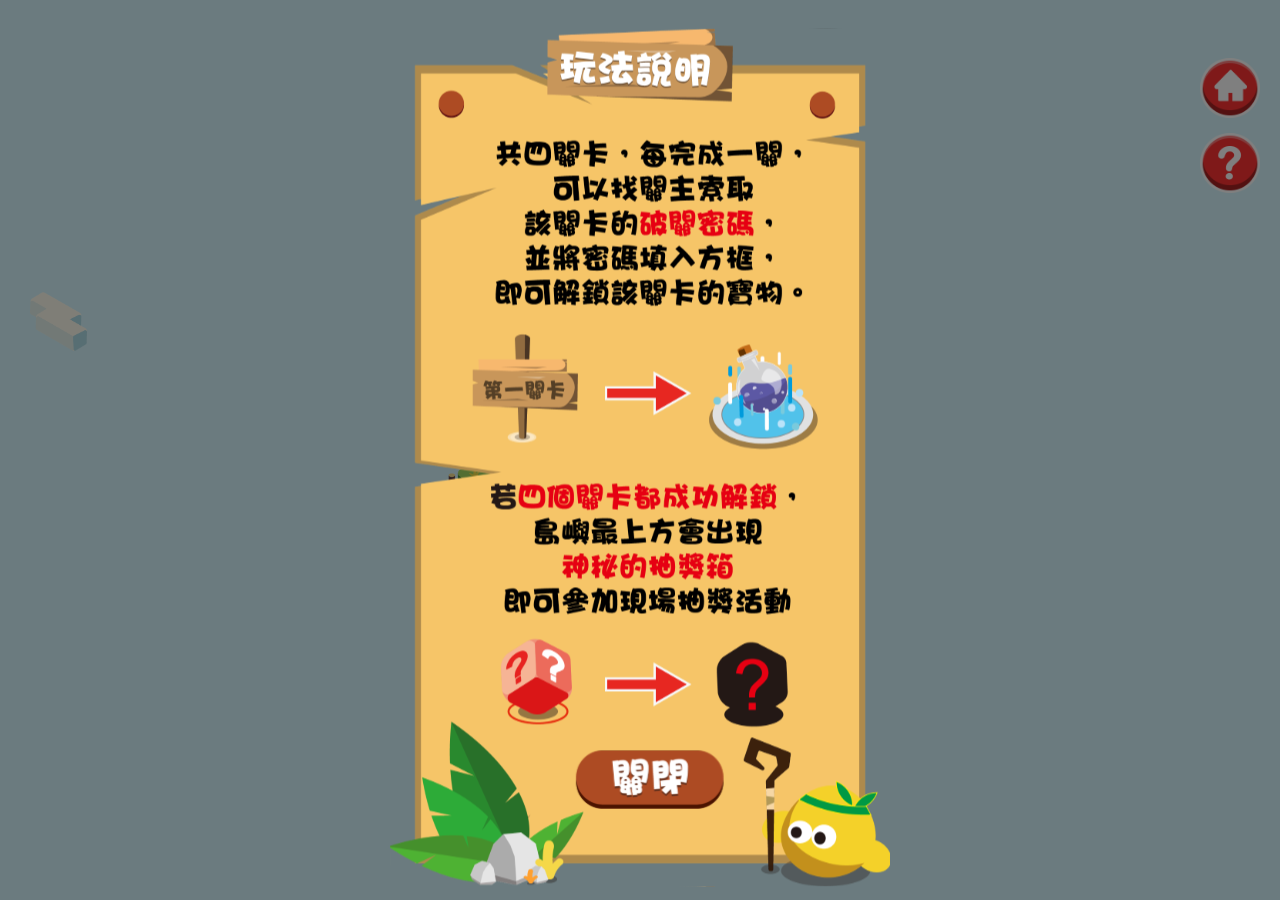
==== venvir.html @ 26dfc129 "寶物介紹" ====
<!DOCTYPE html>
<html lang="en">
<head>
    <meta charset="UTF-8">
    <meta http-equiv="X-UA-Compatible" content="IE=edge">
    <meta name="viewport" content="width=device-width, initial-scale=1.0">
    <link rel="stylesheet" href="https://cdn.jsdelivr.net/npm/bootstrap@4.6.0/dist/css/bootstrap.min.css">
    <link rel="stylesheet" href="./css/main.css">
    <title>venvir</title>
</head>
<body>
    <div class="content_venvir">
        <img src="./image/main visual/venvir island 320px.png" alt="" class="main_island_01">
        <img src="./image/main visual/venvir island 375px.png" alt="" class="main_island_02">
        <img src="./image/main visual/venvir island 425px.png" alt="" class="main_island_03">
        <div class="main_cloud">
            <img src="./image/other/雲1.png" alt="" class="cloud_1">
            <img src="./image/other/雲2.png" alt="" class="cloud_2">
            <img src="./image/other/雲3.png" alt="" class="cloud_3">
            <img src="./image/other/雲4.png" alt="" class="cloud_4">
        </div>
        <div class="icon_area">
            <img src="./image/icon/問號btn.png" alt="" class="question_btn" type="button" id="intro_box" data-toggle="modal" data-target="#Modal-6">
            <a href="./index.html"><img src="./image/icon/首頁btn.png" alt="" class="back_btn"></a>
        </div>
        <div class="pos_box_board">
            <img src="./image/main visual/牌1_425px.png" alt="" class="board_1 board_rwd" type="button" id="box1" data-toggle="modal" data-target="#Modal-1">
            <img src="./image/main visual//牌2_425px.png" alt="" class="board_2 board_rwd" type="button" id="box2"  data-toggle="modal" data-target="#Modal-2">
            <img src="./image/main visual/牌3_425px.png" alt="" class="board_3 board_rwd" type="button" id="box3"  data-toggle="modal" data-target="#Modal-3">
            <div class="board4_box">
                <img src="./image/main visual/牌4_425px.png" alt="" class="board_4 board_rwd" type="button" id="box4" data-toggle="modal" data-target="#Modal-4">
            </div>
            <div class="question_flexbox">
                <img src="./image/main visual/問號箱_425px.png" alt="" class="question_box" type="button" id="q_box" data-toggle="modal" data-target="#Modal-5">
            </div>
        </div>
        <div class="pos_box_treasure">
            <img src="./image/main visual/寶1_425px.png" alt="" class="treasure_1" type="button" id="box_B1" data-toggle="modal" data-target="#Modal_B1">
            <img src="./image/main visual/寶2_425px.png" alt="" class="treasure_2" type="button" id="box_B2" data-toggle="modal" data-target="#Modal_B2">
            <img src="./image/main visual/寶3_425px.png" alt="" class="treasure_3" type="button" id="box_B3" data-toggle="modal" data-target="#Modal_B3">
            <div class="treasure4_box">
                <img src="./image/main visual/寶4_425px.png" alt="" class="treasure_4" type="button" id="box_B4" data-toggle="modal" data-target="#Modal_B4">
            </div>
            <div class="lottery_flexbox">
                <img src="./image/main visual/抽獎箱_425px.png" alt="" class="lottery_box" type="button" id="box_B4" data-toggle="modal" data-target="#Modal_B4">
            </div>
        </div>

            
        

        <!-- <div class="entry_btn"></div> -->
    </div>
    <!-- <div class="content_2">
        <div class="island">
            <div class="Aitem"></div>
            <div class="Bitem"></div>
            <div class="Citem"></div>
            <div class="Ditem"></div>
        </div>
        <div class="outer_btn"></div>
    </div> -->
    <!-- Modal-1-->
    <div class="modal fade " id="Modal-1" tabindex="-1" aria-labelledby="exampleModalLabel" aria-hidden="true">
        <div class="modal-dialog modal-dialog-centered modal_cc">
            <div class="secret_flex">
                <img src="./image/other/通關面板.svg" alt="" class="secret_modal">
                <form id="testform" class="secret_from">
                    <input type="text" name="欄位名稱" id="testInput01" class="testInput secret_from_input">
                    <br><nobr id="wrong_text01" class="wrong_text">密碼錯誤</nobr>
                </form>
                <img src="./image/other/送出btn.svg" alt="" type="button" class="secret_send_modal submitBtn">
                <img src="./image/icon/通關XX.svg" alt="" class="secret_modal_delete" type="button"  data-dismiss="modal" aria-label="Close">
            </div>
        </div>
    </div>
    <!-- Modal-2-->
    <div class="modal fade " id="Modal-2" tabindex="-1" aria-labelledby="exampleModalLabel" aria-hidden="true">
        <div class="modal-dialog modal-dialog-centered">
        <div class="modal-content modal_box">
            <div class="modal-header">
                <h5 class="modal-title">第二關</h5>
            <button type="button" class="close" data-dismiss="modal" aria-label="Close">
                <span aria-hidden="true">&times;</span>
            </button>
            </div>
            <div class="modal-body">
                <form id="testform">
                    請輸入通關密語：<input type="text" name="欄位名稱" id="testInput02" class="testInput">
                    <nobr id="wrong_text02" class="wrong_text">密碼錯誤</nobr>
                </form>
            </div>
            <div class="modal-footer">

                <button type="button" class="btn btn-primary submitBtn" >送出</button>
            </div>
        </div>
        </div>
    </div>
    <!-- Modal-3-->
    <div class="modal fade " id="Modal-3" tabindex="-1" aria-labelledby="exampleModalLabel" aria-hidden="true">
        <div class="modal-dialog modal-dialog-centered">
        <div class="modal-content modal_box">
            <div class="modal-header">
                <h5 class="modal-title">第三關</h5>
            <button type="button" class="close" data-dismiss="modal" aria-label="Close">
                <span aria-hidden="true">&times;</span>
            </button>
            </div>
            <div class="modal-body">
                <form id="testform">
                    請輸入通關密語：<input type="text" name="欄位名稱" id="testInput03" class="testInput">
                    <nobr id="wrong_text03" class="wrong_text">密碼錯誤</nobr>
                </form>
            </div>
            <div class="modal-footer">

                <button type="button" class="btn btn-primary submitBtn" >送出</button>
            </div>
        </div>
        </div>
    </div>
    <!-- Modal-4-->
    <div class="modal fade " id="Modal-4" tabindex="-1" aria-labelledby="exampleModalLabel" aria-hidden="true">
        <div class="modal-dialog modal-dialog-centered">
        <div class="modal-content modal_box">
            <div class="modal-header">
                <h5 class="modal-title">第四關</h5>
            <button type="button" class="close" data-dismiss="modal" aria-label="Close">
                <span aria-hidden="true">&times;</span>
            </button>
            </div>
            <div class="modal-body">
                <form id="testform">
                    請輸入通關密語：<input type="text" name="欄位名稱" id="testInput04" class="testInput">
                    <nobr id="wrong_text04" class="wrong_text">密碼錯誤</nobr>
                </form>
            </div>
            <div class="modal-footer">

                <button type="button" class="btn btn-primary submitBtn" >送出</button>
            </div>
        </div>
        </div>
    </div>
    <!-- Modal-lotteryBox-->
    <div class="modal fade " id="Modal-5" tabindex="-1" aria-labelledby="exampleModalLabel" aria-hidden="true">
        <div class="modal-dialog modal-dialog-centered modal_cc">
            <div class="finish_flex">
                <img src="./image/other/完成四關 板子 .svg" alt="" class="finish_remand">      
                <img src="./image/other/了解btn.svg" alt="" class="finish_btn" type="button"  data-dismiss="modal" aria-label="Close">
            </div>
        </div>
    </div>
    <!-- Modal-說明-->
    <div class="modal fade modal_intro" id="Modal-6" tabindex="-1" aria-labelledby="exampleModalLabel" aria-hidden="true">
        <div class="modal-dialog modal-dialog-centered modal_cc">
            <div class="player_intro_flex">
                <img src="./image/other/遊戲說明 改 1.svg" alt="" class="player_intro">
                <img src="./image/other/遊戲說明關閉按鈕 1.svg" alt="" class="player_close_btn" type="button" data-dismiss="modal" aria-label="Close">
            </div>
        </div>
    </div>
    <!-- Modal-寶物1---Box-->
    <div class="modal fade " id="Modal_B1" tabindex="-1" aria-labelledby="exampleModalLabel" aria-hidden="true">
        <div class="modal-dialog modal-dialog-centered modal_cc">
            <div class="finish_flex">
                <img src="./image/other/寶物1介紹.svg" alt="" class="finish_remand">      
                <img src="./image/other/了解btn.svg" alt="" class="finish_btn" type="button"  data-dismiss="modal" aria-label="Close">
            </div>
        </div>
    </div>
    <!-- Modal-寶物2---Box-->
    <div class="modal fade " id="Modal_B2" tabindex="-1" aria-labelledby="exampleModalLabel" aria-hidden="true">
        <div class="modal-dialog modal-dialog-centered modal_cc">
            <div class="finish_flex">
                <img src="./image/other/寶物2 介紹.svg" alt="" class="finish_remand">      
                <img src="./image/other/了解btn.svg" alt="" class="finish_btn" type="button"  data-dismiss="modal" aria-label="Close">
            </div>
        </div>
    </div>
    <!-- Modal-寶物3---Box-->
    <div class="modal fade " id="Modal_B3" tabindex="-1" aria-labelledby="exampleModalLabel" aria-hidden="true">
        <div class="modal-dialog modal-dialog-centered modal_cc">
            <div class="finish_flex">
                <img src="./image/other/寶物3 介紹.svg" alt="" class="finish_remand">      
                <img src="./image/other/了解btn.svg" alt="" class="finish_btn" type="button"  data-dismiss="modal" aria-label="Close">
            </div>
        </div>
    </div>
    <!-- Modal-寶物4---Box-->
    <div class="modal fade " id="Modal_B4" tabindex="-1" aria-labelledby="exampleModalLabel" aria-hidden="true">
        <div class="modal-dialog modal-dialog-centered modal_cc">
            <div class="finish_flex">
                <img src="./image/other/寶物4 介紹.svg" alt="" class="finish_remand">      
                <img src="./image/other/了解btn.svg" alt="" class="finish_btn" type="button"  data-dismiss="modal" aria-label="Close">
            </div>
        </div>
    </div>

</body>
<script src="./js/jquery-1.9.0.min.js"></script>
<script src="https://cdn.jsdelivr.net/npm/bootstrap@4.6.0/dist/js/bootstrap.bundle.min.js"></script>

<script src="./js/main.js"></script>
</html>
---- css/main.css ----
html{
    
}
body{
    
}
.content_venvir{
    position: relative;
    overflow-x: hidden;
    left: 0;
    top: 0;
    width: 100vw;
    height: 100vh;
    display: flex;
    flex-direction: column;
    align-items: center;
    justify-content: center;
    background: #d6f7ff;
}
/* -------------------------------------------- */
.content_index{
    position: relative;
    overflow-x: hidden;
    
    left: 0;
    top: 0;
    width: 100vw;
    height: 100vh;
    display: flex;
    flex-direction: column;
    align-items: center;
    justify-content: center;
    background: linear-gradient(180deg, #73DDF4 15.65%, #FFFFFF 75.12%);
}
/* .index_btn{
    width: 200px;
    height: 100px;
    background: #000;
} */
.home_ground{
    position: absolute;
    bottom: 0;
    left: auto;
    width: 330px;
    height: 181px;
}
.home_logo{
    width: 260px;
    height: 151px;
    position: absolute;
    top: 100px;
    left: auto;
}
.home_cloud{
    width: 354px;
    height: 191px;
    position: absolute;
    top: 30px;
    left: auto;
}
.home_btn{
    width: 85px;
    height: 96px;

}
.home_btn_poa{
    position: absolute;
    bottom: 200px;
    left: auto;
}
/* ----------------------------------------- */
.main_island_01{
    /* position: relative; */


}
.main_island_02{
    display: none;
}
.main_island_03{
    display: none;
}
/* -------------------------------------- */
.main_cloud{
    position: absolute;
    left: 10px;
    top: 50%;
  
}
.cloud_1{
    width: 57px;
    height: 59px;
    margin-top: -500px;
    margin-left: 20px;

}
.cloud_2{
    width: 0px;
    height: 0px;
    margin-top: -330px;
    margin-left: 140px;

}
.cloud_3{
    width: 94px;
    height: 64px;
    margin-top: 200px;
    margin-left: 20px;

}
.cloud_4{
    width: 68px;
    height: 73px;
    margin-top: 230px;
    margin-left: 90px;

}
/* ----------------------------------------- */
.icon_area{
    position: absolute;
    right: 20px;
    top: 40px;
    display: flex;
    flex-direction: column-reverse;
    z-index: 99;
}
.question_btn{
    width: 46px;
    height: 46px;
    margin-top: 10px;
}

.back_btn{
    width: 46px;
    height: 46px;
}
.pos_box_board{
    position: absolute;
    top: 50%;
    left: 50%;
    z-index: 20;

}
.pos_box_treasure{
    position: absolute;
    top: 50%;
    left: 50%;

    z-index: 10;
}
.zindex_21{
        z-index: 21;
}

.board_rwd{
    width: 64px;
    height: 66px;
}
.board_1{
    margin-top: 88px;
}
.board_2{
    margin-top: -150px;
    margin-left: -180px;
}
.board_3{
    margin-top: -300px;
    margin-left: 100px;
}
.board4_box{
    margin-left: -38px;
}
.board_4{
    margin-top: -670px;
}

.treasure_1{
    width: 57px;
    height: 55px;
    margin-top: 107px;
    margin-left: 0px;
}
.treasure_2{
    width: 58px;
    height: 49px;
    margin-top: -130px;
    margin-left: -173px;
}
.treasure_3{
    width: 58px;
    height: 53px;
    margin-top: -287px;
    margin-left: 112px;
}
.treasure4_box{
    margin-left: -36px;
}
.treasure_4{
    width: 69px;
    height: 66px;
    margin-top: -655px;
}

.opacity{
    visibility: hidden;
}
.question_flexbox{
    margin-top: -467px;
}
.question_box{
    width: 69px;
    height: 83px;
    margin-left: -45px;
}
.lottery_flexbox{
    margin-top: -460px;
}
.lottery_box{
    width: 68px;
    height: 76px;
    margin-left: -42px;
}


/* .modal_outer_box{

    position: relative;
    display: -ms-flexbox;
    display: flex;
    -ms-flex-direction: column;
    flex-direction: column;
    width: 100%;
    pointer-events: auto;
    background-color: #fff;
    background-clip: padding-box;
    border: 1px solid rgba(0,0,0,.2);
    border-radius: 0.3rem;
    outline: 0;
} */
.modal_cc{

    display: flex;
    justify-content: center;
    align-items: center;

}
.player_intro_flex{
    position: relative;
    width: 100%;
    height: 100%;
    outline: 0;
    pointer-events: auto;
}
.player_intro{

    width: 100%;
    height: 100%;

}
.player_close_btn{
    position: absolute;
    top: 75%;
    left: 37%;
    width: 30%;
    height: 25%;
}

.secret_flex{
    position: relative;

    width: 100%;
    height: 100%;
    display: flex;
    justify-content: center;
    align-items: center;
    outline: 0;
    pointer-events: auto;
}
.secret_modal{
    left: 5px;
    width: 80%;
    height: 80%;

}
.secret_send_modal{
    position: absolute;

    bottom: 40px;
    width: 25%;

}
.secret_modal_delete{
    position: absolute;
    width: 7%;
    height: 7%;
    right: 13%;
    top: 9px;
}
.secret_from{
    position: absolute;
    left: auto;
    top: auto;

}

.secret_from_input{
  
}

.finish_flex{
    position: relative;
    width: 80%;
    height: 80%;
    outline: 0;
    pointer-events: auto;
}
.finish_remand{
    width: 100%;
    height: 100%;
}
.finish_btn{
    position: absolute;
    left: 36%;
    bottom: 10px;
    width: 30%;
    height: 30%;
}
.testInput{
    width: 120px;
    height: 45px;
}
.wrong_text{
    color: crimson;
    margin-left: 30px;
    font-weight: bolder;
}
.border_color{
    border-color: red;
}
/* --------------------------------------------- */
@media screen and (min-width: 321px) {
    .home_ground{
        position: absolute;
        bottom: 0;
        left: auto;
        width: 390px;
        height: 213px;
    }
    .home_logo{
        width: 300px;
        height: 175px;
        position: absolute;
        top: 100px;
        left: auto;
    }
    .home_cloud{
        width: 402px;
        height: 217px;
        position: absolute;
        top: 30px;
        left: auto;
    }
    .home_btn{
        width: 113px;
        height: 126px;

    }
    /* ------------------------------ */
    .main_island_01{
        display: none;
    }
    .main_island_02{
        display: block;
    }
    .main_island_03{
        display: none;
    }
    .main_cloud{
        position: absolute;
        left: 10px;
        top: 50%;
        z-index: 1;
    }
    .cloud_1{
        width: 57px;
        height: 59px;
        margin-top: -500px;
        margin-left: 20px;
    
    }
    .cloud_2{
        width: 0px;
        height: 0px;
        margin-top: -330px;
        margin-left: 190px;
    
    }
    .cloud_3{
        width: 94px;
        height: 64px;
        margin-top: 210px;
        margin-left: 20px;
    
    }
    .cloud_4{
        width: 68px;
        height: 73px;
        margin-top: 255px;
        margin-left: 124px;
    
    }
    .icon_area{
        position: absolute;
        right: 20px;
        top: 50px;
        display: flex;
        flex-direction: column-reverse;
        z-index: 99;
    }
    .question_btn{
        width: 52px;
        height: 52px;
        margin-top: 10px;
    }
    
    .back_btn{
        width: 52px;
        height: 52px;
    }
    .board_rwd{
        width: 90px;
        height: 92px;
    }
    .board_1{
        margin-top: 83px;
        margin-left: -8px;
    }
    .board_2{
        margin-top: -190px;
        margin-left: -220px;
    }
    .board_3{
        margin-top: -360px;
        margin-left: 100px;
    }
    .board4_box{
        margin-left: -50px;
    }
    .board_4{
        margin-top: -760px;
    }

    .treasure_1{
        width: 73px;
        height: 71px;
        margin-top: 117px;
        margin-left: -7px;
    }
    .treasure_2{
        width: 74px;
        height: 63px;
        margin-top: -146px;
        margin-left: -200px;
    }
    .treasure_3{
        width: 74px;
        height: 69px;
        margin-top: -330px;
        margin-left: 115px;
    }
    .treasure4_box{
        margin-left: -45px;
    }
    .treasure_4{
        width: 87px;
        height: 84px;
        margin-top: -743px;
    }
    .question_flexbox{
        margin-top: -533px;
    }
    .question_box{
        width: 81px;
        height: 97px;
        margin-left: -50px;
    }
    .lottery_flexbox{
        margin-top: -525px;
    }
    .lottery_box{
        width: 80px;
        height: 90px;
        margin-left: -49px;
    }

    .player_close_btn{
        position: absolute;
        top: 75%;
        left: 37%;
        width: 30%;
        height: 25%;
    }
}
@media screen and (min-width: 376px) {
    .home_ground{
        position: absolute;
        bottom: 0;
        left: auto;
        width: 432px;
        height: 235px;
    }
    .home_logo{
        width: 324px;
        height: 189px;
        position: absolute;
        top: 100px;
        left: auto;
    }
    .home_cloud{
        width: 442px;
        height: 239px;
        position: absolute;
        top: 30px;
        left: auto;
    }
    .home_btn{
        width: 125px;
        height: 140px;

    }
    /* ---------------------------------- */
    .main_island_01{
        display: none;
    }
    .main_island_02{
        display: none;
    }
    .main_island_03{
        display: block;
    }
    .main_cloud{
        position: absolute;
        left: 10px;
        top: 50%;
        z-index: 1;
    }
    .cloud_1{
        width: 57px;
        height: 59px;
        margin-top: -600px;
        margin-left: 20px;
    
    }
    .cloud_2{
        width: 0px;
        height: 0px;
        margin-top: -420px;
        margin-left: 330px;
    
    }
    .cloud_3{
        width: 94px;
        height: 64px;
        margin-top: 220px;
        margin-left: 20px;
    
    }
    .cloud_4{
        width: 68px;
        height: 73px;
        margin-top: 270px;
        margin-left: 170px;
    
    }
    .icon_area{
        position: absolute;
        right: 20px;
        top: 58px;
        display: flex;
        flex-direction: column-reverse;
        z-index: 99;
    }
    .question_btn{
        width: 60px;
        height: 60px;
        margin-top: 15px;
    }
    
    .back_btn{
        width: 60px;
        height: 60px;
    }
    .board_rwd{
        width: 102px;
        height: 104px;
    }
    .board_1{
        margin-top: 97px;
        margin-left: -8px;
    }
    .board_2{
        margin-top: -230px;
        margin-left: -255px;
    }
    .board_3{
        margin-top: -410px;
        margin-left: 120px;
    }
    .board4_box{
        margin-left: -60px;
    }
    .board_4{
        margin-top: -870px;
    }

    .treasure_1{
        width: 85px;
        height: 81px;
        margin-top: 130px;
        margin-left: -7px;
    }
    .treasure_2{
        width: 84px;
        height: 70px;
        margin-top: -163px;
        margin-left: -230px;
    }
    .treasure_3{
        width: 84px;
        height: 77px;
        margin-top: -370px;
        margin-left: 130px;
    }
    .treasure4_box{
        margin-left: -50px;
    }
    .treasure_4{
        width: 99px;
        height: 94px;
        margin-top: -843px;
    }
    .question_flexbox{
        margin-top: -613px;
        
    }
    .question_box{
        width: 97px;
        height: 115px;
        margin-left: -60px;
        
    }
    .lottery_flexbox{
        margin-top: -600px;
    }
    .lottery_box{
        width: 96px;
        height: 108px;
        margin-left: -59px;
        
    }
    /* .player_intro_flex{
        position: relative;
        width: 368px;
        height: 631px;
    }
    .player_intro{
    
        width: 368px;
        height: 631px;
    } */
    .player_close_btn{
        position: absolute;
        top: 75%;
        left: 37%;
        width: 30%;
        height: 25%; 
    }
}
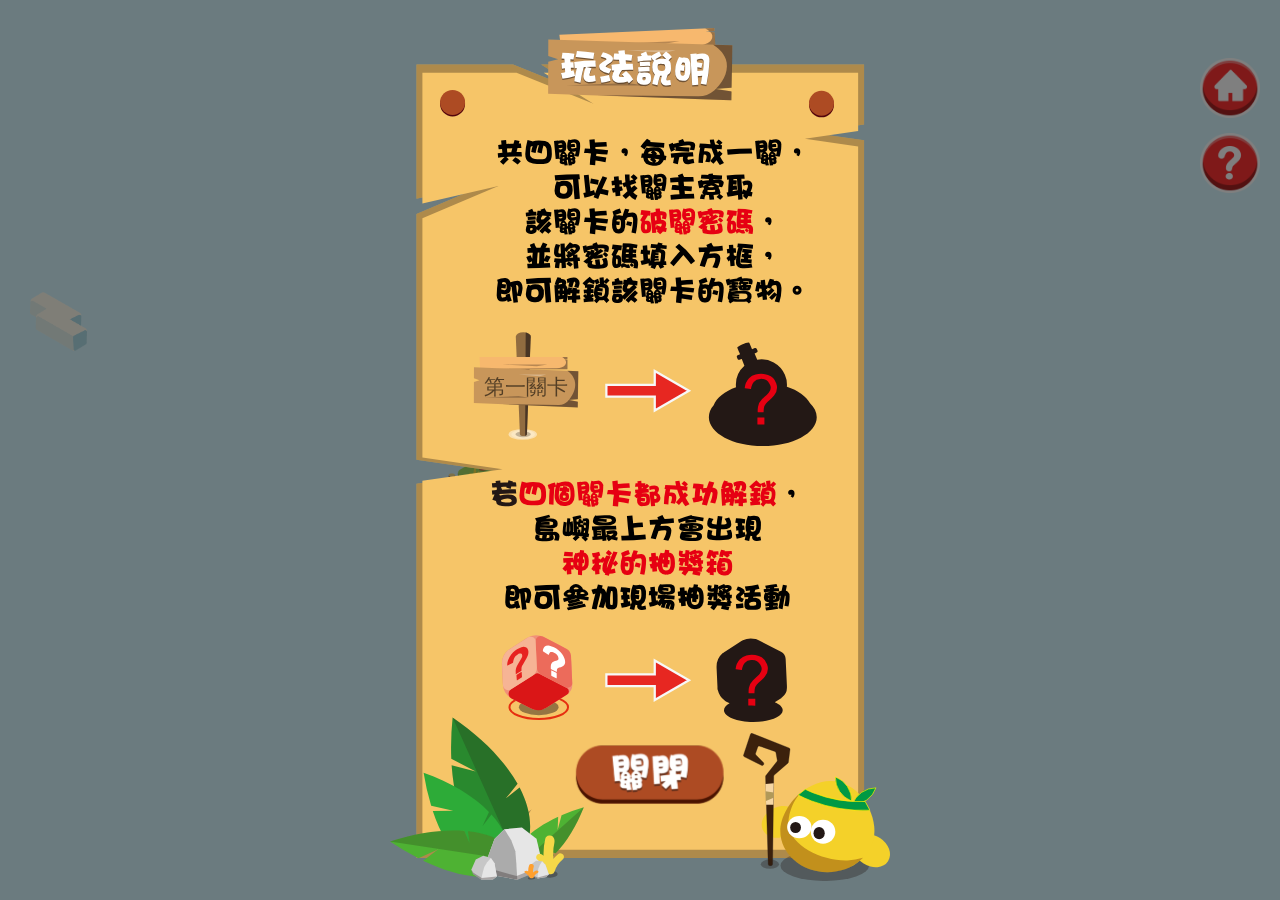
==== commit e9f64652: "遊戲說明改" ====
--- a/venvir.html
+++ b/venvir.html
@@ -4,6 +4,7 @@
     <meta charset="UTF-8">
     <meta http-equiv="X-UA-Compatible" content="IE=edge">
     <meta name="viewport" content="width=device-width, initial-scale=1.0">
+    <meta name="theme-color" content="#a5ecfd">
     <link rel="stylesheet" href="https://cdn.jsdelivr.net/npm/bootstrap@4.6.0/dist/css/bootstrap.min.css">
     <link rel="stylesheet" href="./css/main.css">
     <title>venvir</title>
@@ -24,11 +25,11 @@
             <a href="./index.html"><img src="./image/icon/首頁btn.png" alt="" class="back_btn"></a>
         </div>
         <div class="pos_box_board">
-            <img src="./image/main visual/牌1_425px.png" alt="" class="board_1 board_rwd" type="button" id="box1" data-toggle="modal" data-target="#Modal-1">
-            <img src="./image/main visual//牌2_425px.png" alt="" class="board_2 board_rwd" type="button" id="box2"  data-toggle="modal" data-target="#Modal-2">
-            <img src="./image/main visual/牌3_425px.png" alt="" class="board_3 board_rwd" type="button" id="box3"  data-toggle="modal" data-target="#Modal-3">
+            <img src="./image/main visual/關1告示.svg" alt="" class="board_1 board_rwd" type="button" id="box1" data-toggle="modal" data-target="#Modal-1">
+            <img src="./image/main visual/關2告示.svg" alt="" class="board_2 board_rwd" type="button" id="box2"  data-toggle="modal" data-target="#Modal-2">
+            <img src="./image/main visual/關3告示.svg" alt="" class="board_3 board_rwd" type="button" id="box3"  data-toggle="modal" data-target="#Modal-3">
             <div class="board4_box">
-                <img src="./image/main visual/牌4_425px.png" alt="" class="board_4 board_rwd" type="button" id="box4" data-toggle="modal" data-target="#Modal-4">
+                <img src="./image/main visual/關4告示.svg" alt="" class="board_4 board_rwd" type="button" id="box4" data-toggle="modal" data-target="#Modal-4">
             </div>
             <div class="question_flexbox">
                 <img src="./image/main visual/問號箱_425px.png" alt="" class="question_box" type="button" id="q_box" data-toggle="modal" data-target="#Modal-5">
@@ -42,7 +43,7 @@
                 <img src="./image/main visual/寶4_425px.png" alt="" class="treasure_4" type="button" id="box_B4" data-toggle="modal" data-target="#Modal_B4">
             </div>
             <div class="lottery_flexbox">
-                <img src="./image/main visual/抽獎箱_425px.png" alt="" class="lottery_box" type="button" id="box_B4" data-toggle="modal" data-target="#Modal_B4">
+                <a href="https://forms.gle/L646kSUTEEQ5Vaia7" target="_blank"><img src="./image/main visual/抽獎箱_425px.png" alt="" class="lottery_box" ></a>
             </div>
         </div>
 
@@ -64,7 +65,7 @@
     <div class="modal fade " id="Modal-1" tabindex="-1" aria-labelledby="exampleModalLabel" aria-hidden="true">
         <div class="modal-dialog modal-dialog-centered modal_cc">
             <div class="secret_flex">
-                <img src="./image/other/通關面板.svg" alt="" class="secret_modal">
+                <img src="./image/other/關卡1.svg" alt="" class="secret_modal">
                 <form id="testform" class="secret_from">
                     <input type="text" name="欄位名稱" id="testInput01" class="testInput secret_from_input">
                     <br><nobr id="wrong_text01" class="wrong_text">密碼錯誤</nobr>
@@ -76,71 +77,44 @@
     </div>
     <!-- Modal-2-->
     <div class="modal fade " id="Modal-2" tabindex="-1" aria-labelledby="exampleModalLabel" aria-hidden="true">
-        <div class="modal-dialog modal-dialog-centered">
-        <div class="modal-content modal_box">
-            <div class="modal-header">
-                <h5 class="modal-title">第二關</h5>
-            <button type="button" class="close" data-dismiss="modal" aria-label="Close">
-                <span aria-hidden="true">&times;</span>
-            </button>
+        <div class="modal-dialog modal-dialog-centered modal_cc">
+            <div class="secret_flex">
+                <img src="./image/other/關卡2.svg" alt="" class="secret_modal">
+                <form id="testform" class="secret_from">
+                    <input type="text" name="欄位名稱" id="testInput02" class="testInput secret_from_input">
+                    <br><nobr id="wrong_text02" class="wrong_text">密碼錯誤</nobr>
+                </form>
+                <img src="./image/other/送出btn.svg" alt="" type="button" class="secret_send_modal submitBtn">
+                <img src="./image/icon/通關XX.svg" alt="" class="secret_modal_delete" type="button"  data-dismiss="modal" aria-label="Close">
             </div>
-            <div class="modal-body">
-                <form id="testform">
-                    請輸入通關密語：<input type="text" name="欄位名稱" id="testInput02" class="testInput">
-                    <nobr id="wrong_text02" class="wrong_text">密碼錯誤</nobr>
-                </form>
-            </div>
-            <div class="modal-footer">
-
-                <button type="button" class="btn btn-primary submitBtn" >送出</button>
-            </div>
-        </div>
         </div>
     </div>
     <!-- Modal-3-->
     <div class="modal fade " id="Modal-3" tabindex="-1" aria-labelledby="exampleModalLabel" aria-hidden="true">
-        <div class="modal-dialog modal-dialog-centered">
-        <div class="modal-content modal_box">
-            <div class="modal-header">
-                <h5 class="modal-title">第三關</h5>
-            <button type="button" class="close" data-dismiss="modal" aria-label="Close">
-                <span aria-hidden="true">&times;</span>
-            </button>
+        <div class="modal-dialog modal-dialog-centered modal_cc">
+            <div class="secret_flex">
+                <img src="./image/other/關卡3.svg" alt="" class="secret_modal">
+                <form id="testform" class="secret_from">
+                    <input type="text" name="欄位名稱" id="testInput03" class="testInput secret_from_input">
+                    <br><nobr id="wrong_text03" class="wrong_text">密碼錯誤</nobr>
+                </form>
+                <img src="./image/other/送出btn.svg" alt="" type="button" class="secret_send_modal submitBtn">
+                <img src="./image/icon/通關XX.svg" alt="" class="secret_modal_delete" type="button"  data-dismiss="modal" aria-label="Close">
             </div>
-            <div class="modal-body">
-                <form id="testform">
-                    請輸入通關密語：<input type="text" name="欄位名稱" id="testInput03" class="testInput">
-                    <nobr id="wrong_text03" class="wrong_text">密碼錯誤</nobr>
-                </form>
-            </div>
-            <div class="modal-footer">
-
-                <button type="button" class="btn btn-primary submitBtn" >送出</button>
-            </div>
-        </div>
         </div>
     </div>
     <!-- Modal-4-->
     <div class="modal fade " id="Modal-4" tabindex="-1" aria-labelledby="exampleModalLabel" aria-hidden="true">
-        <div class="modal-dialog modal-dialog-centered">
-        <div class="modal-content modal_box">
-            <div class="modal-header">
-                <h5 class="modal-title">第四關</h5>
-            <button type="button" class="close" data-dismiss="modal" aria-label="Close">
-                <span aria-hidden="true">&times;</span>
-            </button>
+        <div class="modal-dialog modal-dialog-centered modal_cc">
+            <div class="secret_flex">
+                <img src="./image/other/關卡4.svg" alt="" class="secret_modal">
+                <form id="testform" class="secret_from">
+                    <input type="text" name="欄位名稱" id="testInput04" class="testInput secret_from_input">
+                    <br><nobr id="wrong_text04" class="wrong_text">密碼錯誤</nobr>
+                </form>
+                <img src="./image/other/送出btn.svg" alt="" type="button" class="secret_send_modal submitBtn">
+                <img src="./image/icon/通關XX.svg" alt="" class="secret_modal_delete" type="button"  data-dismiss="modal" aria-label="Close">
             </div>
-            <div class="modal-body">
-                <form id="testform">
-                    請輸入通關密語：<input type="text" name="欄位名稱" id="testInput04" class="testInput">
-                    <nobr id="wrong_text04" class="wrong_text">密碼錯誤</nobr>
-                </form>
-            </div>
-            <div class="modal-footer">
-
-                <button type="button" class="btn btn-primary submitBtn" >送出</button>
-            </div>
-        </div>
         </div>
     </div>
     <!-- Modal-lotteryBox-->
@@ -156,7 +130,7 @@
     <div class="modal fade modal_intro" id="Modal-6" tabindex="-1" aria-labelledby="exampleModalLabel" aria-hidden="true">
         <div class="modal-dialog modal-dialog-centered modal_cc">
             <div class="player_intro_flex">
-                <img src="./image/other/遊戲說明 改 1.svg" alt="" class="player_intro">
+                <img src="./image/other/遊戲說明.svg" alt="" class="player_intro">
                 <img src="./image/other/遊戲說明關閉按鈕 1.svg" alt="" class="player_close_btn" type="button" data-dismiss="modal" aria-label="Close">
             </div>
         </div>
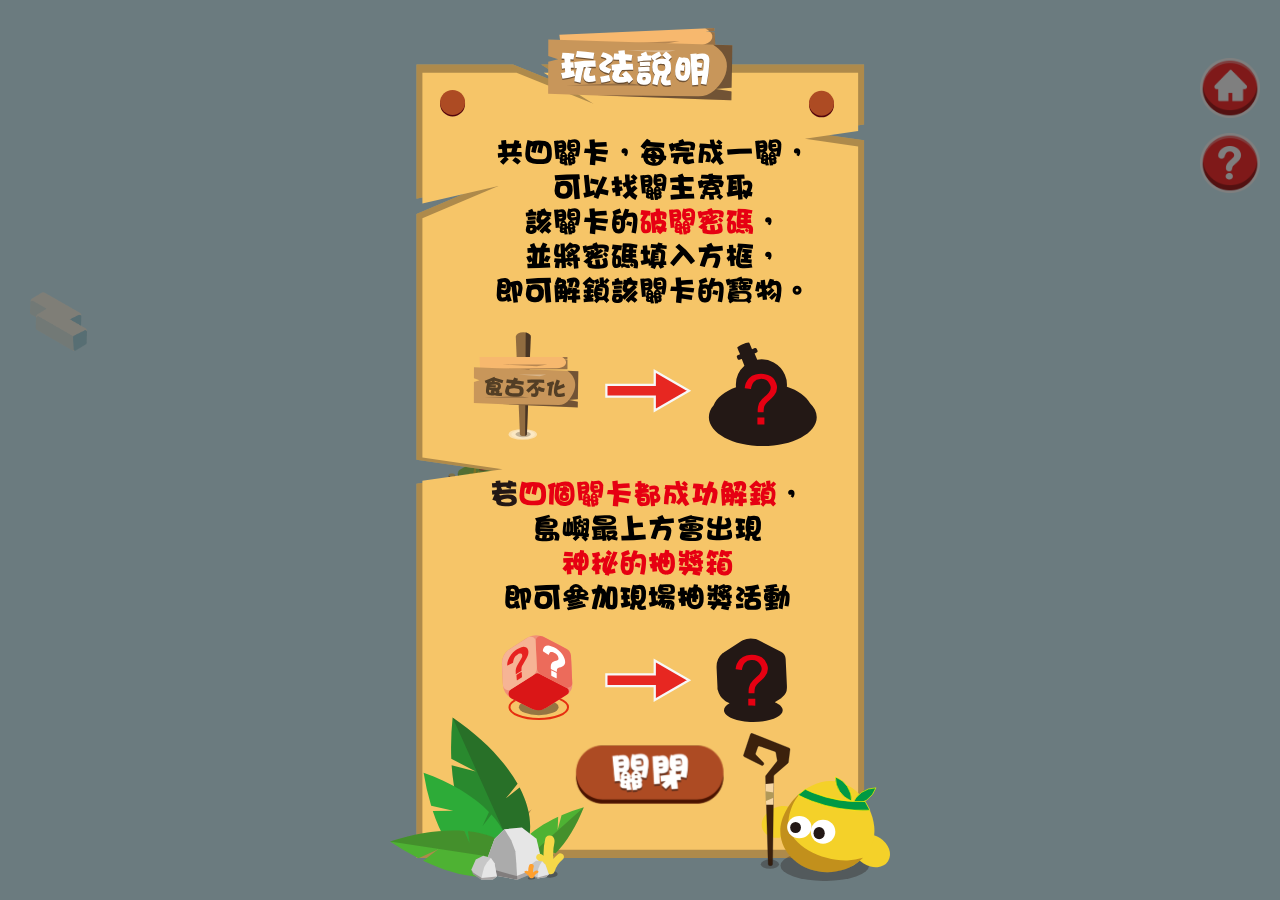
==== commit 84f9b528: "數字鍵盤" ====
--- a/venvir.html
+++ b/venvir.html
@@ -67,7 +67,7 @@
             <div class="secret_flex">
                 <img src="./image/other/關卡1.svg" alt="" class="secret_modal">
                 <form id="testform" class="secret_from">
-                    <input type="text" name="欄位名稱" id="testInput01" class="testInput secret_from_input">
+                    <input type="tel" name="欄位名稱" id="testInput01" class="testInput secret_from_input">
                     <br><nobr id="wrong_text01" class="wrong_text">密碼錯誤</nobr>
                 </form>
                 <img src="./image/other/送出btn.svg" alt="" type="button" class="secret_send_modal submitBtn">
@@ -81,7 +81,7 @@
             <div class="secret_flex">
                 <img src="./image/other/關卡2.svg" alt="" class="secret_modal">
                 <form id="testform" class="secret_from">
-                    <input type="text" name="欄位名稱" id="testInput02" class="testInput secret_from_input">
+                    <input type="tel" name="欄位名稱" id="testInput02" class="testInput secret_from_input">
                     <br><nobr id="wrong_text02" class="wrong_text">密碼錯誤</nobr>
                 </form>
                 <img src="./image/other/送出btn.svg" alt="" type="button" class="secret_send_modal submitBtn">
@@ -95,7 +95,7 @@
             <div class="secret_flex">
                 <img src="./image/other/關卡3.svg" alt="" class="secret_modal">
                 <form id="testform" class="secret_from">
-                    <input type="text" name="欄位名稱" id="testInput03" class="testInput secret_from_input">
+                    <input type="tel" name="欄位名稱" id="testInput03" class="testInput secret_from_input">
                     <br><nobr id="wrong_text03" class="wrong_text">密碼錯誤</nobr>
                 </form>
                 <img src="./image/other/送出btn.svg" alt="" type="button" class="secret_send_modal submitBtn">
@@ -109,7 +109,7 @@
             <div class="secret_flex">
                 <img src="./image/other/關卡4.svg" alt="" class="secret_modal">
                 <form id="testform" class="secret_from">
-                    <input type="text" name="欄位名稱" id="testInput04" class="testInput secret_from_input">
+                    <input type="tel" name="欄位名稱" id="testInput04" class="testInput secret_from_input">
                     <br><nobr id="wrong_text04" class="wrong_text">密碼錯誤</nobr>
                 </form>
                 <img src="./image/other/送出btn.svg" alt="" type="button" class="secret_send_modal submitBtn">
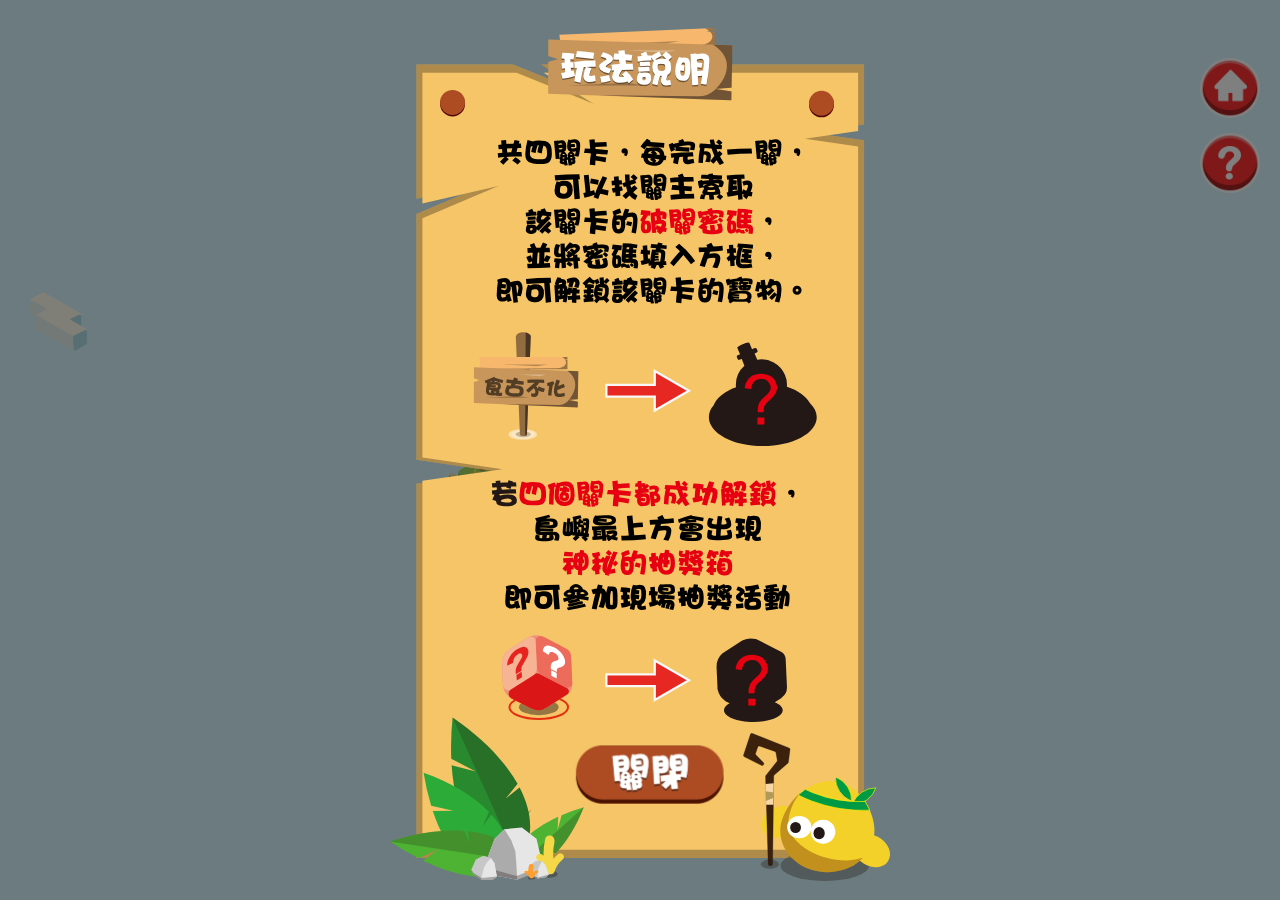
==== commit b02125c8: "島嶼HD" ====
--- a/venvir.html
+++ b/venvir.html
@@ -11,9 +11,10 @@
 </head>
 <body>
     <div class="content_venvir">
-        <img src="./image/main visual/venvir island 320px.png" alt="" class="main_island_01">
+        <!-- <img src="./image/main visual/venvir island 320px.png" alt="" class="main_island_01">
         <img src="./image/main visual/venvir island 375px.png" alt="" class="main_island_02">
-        <img src="./image/main visual/venvir island 425px.png" alt="" class="main_island_03">
+        <img src="./image/main visual/venvir island 425px.png" alt="" class="main_island_03"> -->
+        <img src="./image/main visual/島嶼svg.svg" alt="" class="main_island_svg">
         <div class="main_cloud">
             <img src="./image/other/雲1.png" alt="" class="cloud_1">
             <img src="./image/other/雲2.png" alt="" class="cloud_2">
--- a/css/main.css
+++ b/css/main.css
@@ -70,8 +70,8 @@
     left: auto;
 }
 /* ----------------------------------------- */
-.main_island_01{
-    /* position: relative; */
+/* .main_island_01{
+
 
 
 }
@@ -80,6 +80,10 @@
 }
 .main_island_03{
     display: none;
+} */
+.main_island_svg{
+    width: 302px;
+    height: 485px;
 }
 /* -------------------------------------- */
 .main_cloud{
@@ -367,7 +371,7 @@
 
     }
     /* ------------------------------ */
-    .main_island_01{
+    /* .main_island_01{
         display: none;
     }
     .main_island_02{
@@ -375,12 +379,16 @@
     }
     .main_island_03{
         display: none;
-    }
+    } */
     .main_cloud{
         position: absolute;
         left: 10px;
         top: 50%;
         z-index: 1;
+    }
+    .main_island_svg{
+        width: 341px;
+        height: 545px;
     }
     .cloud_1{
         width: 57px;
@@ -530,7 +538,7 @@
 
     }
     /* ---------------------------------- */
-    .main_island_01{
+    /* .main_island_01{
         display: none;
     }
     .main_island_02{
@@ -538,6 +546,10 @@
     }
     .main_island_03{
         display: block;
+    } */
+    .main_island_svg{
+        width: 391px;
+        height: 629px;
     }
     .main_cloud{
         position: absolute;
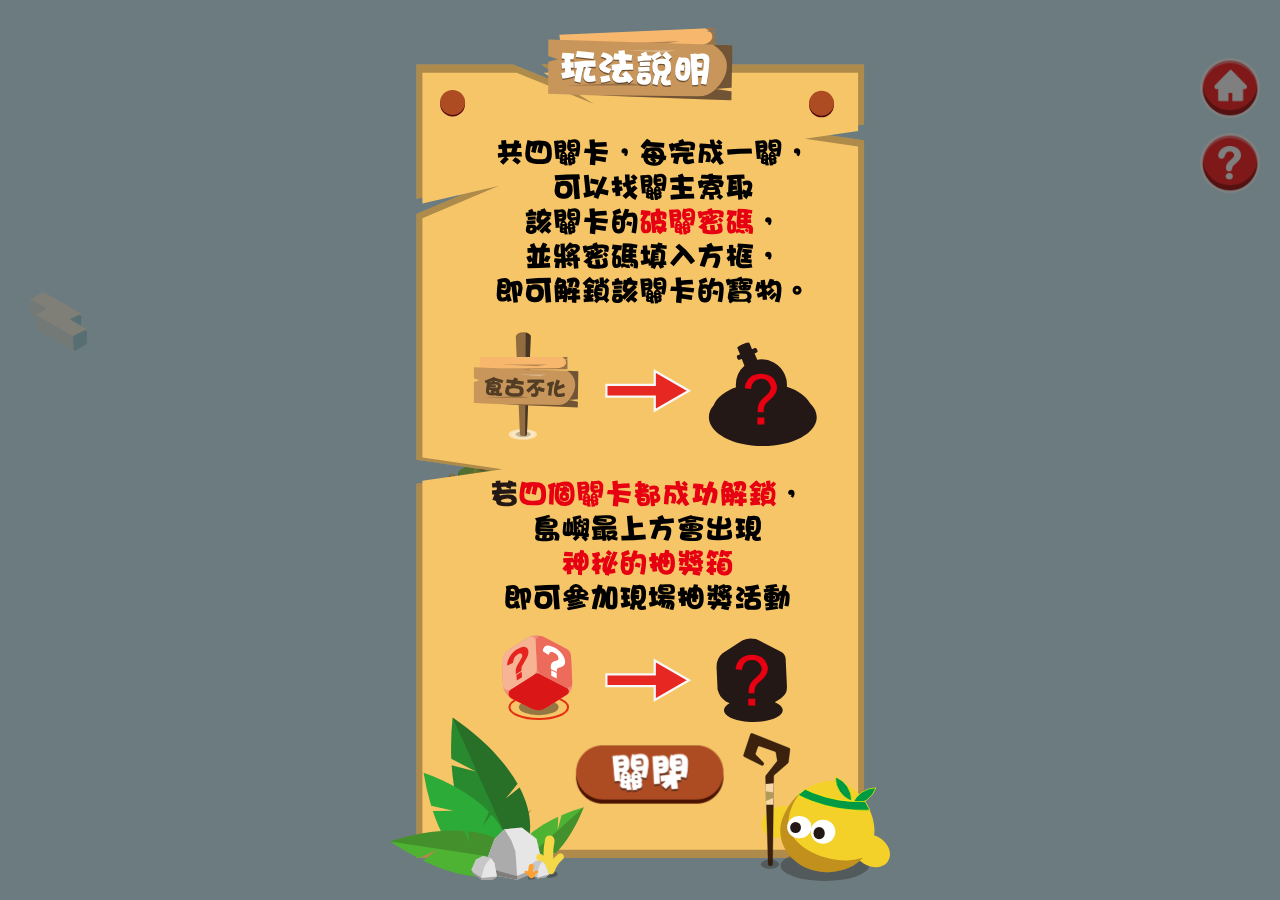
==== commit a62c5dea: "bottom v2" ====
--- a/venvir.html
+++ b/venvir.html
@@ -22,26 +22,26 @@
             <img src="./image/other/雲4.png" alt="" class="cloud_4">
         </div>
         <div class="icon_area">
-            <img src="./image/icon/問號btn.png" alt="" class="question_btn" type="button" id="intro_box" data-toggle="modal" data-target="#Modal-6">
+            <img src="./image/icon/問號btn.png" alt="" class="question_btn"  id="intro_box" data-toggle="modal" data-target="#Modal-6">
             <a href="./index.html"><img src="./image/icon/首頁btn.png" alt="" class="back_btn"></a>
         </div>
         <div class="pos_box_board">
-            <img src="./image/main visual/關1告示.svg" alt="" class="board_1 board_rwd" type="button" id="box1" data-toggle="modal" data-target="#Modal-1">
-            <img src="./image/main visual/關2告示.svg" alt="" class="board_2 board_rwd" type="button" id="box2"  data-toggle="modal" data-target="#Modal-2">
-            <img src="./image/main visual/關3告示.svg" alt="" class="board_3 board_rwd" type="button" id="box3"  data-toggle="modal" data-target="#Modal-3">
+            <img src="./image/main visual/關1告示.svg" alt="" class="board_1 board_rwd"  id="box1" data-toggle="modal" data-target="#Modal-1">
+            <img src="./image/main visual/關2告示.svg" alt="" class="board_2 board_rwd"  id="box2"  data-toggle="modal" data-target="#Modal-2">
+            <img src="./image/main visual/關3告示.svg" alt="" class="board_3 board_rwd"  id="box3"  data-toggle="modal" data-target="#Modal-3">
             <div class="board4_box">
-                <img src="./image/main visual/關4告示.svg" alt="" class="board_4 board_rwd" type="button" id="box4" data-toggle="modal" data-target="#Modal-4">
+                <img src="./image/main visual/關4告示.svg" alt="" class="board_4 board_rwd"  id="box4" data-toggle="modal" data-target="#Modal-4">
             </div>
             <div class="question_flexbox">
-                <img src="./image/main visual/問號箱_425px.png" alt="" class="question_box" type="button" id="q_box" data-toggle="modal" data-target="#Modal-5">
+                <img src="./image/main visual/問號箱_425px.png" alt="" class="question_box"  id="q_box" data-toggle="modal" data-target="#Modal-5">
             </div>
         </div>
         <div class="pos_box_treasure">
-            <img src="./image/main visual/寶1_425px.png" alt="" class="treasure_1" type="button" id="box_B1" data-toggle="modal" data-target="#Modal_B1">
-            <img src="./image/main visual/寶2_425px.png" alt="" class="treasure_2" type="button" id="box_B2" data-toggle="modal" data-target="#Modal_B2">
-            <img src="./image/main visual/寶3_425px.png" alt="" class="treasure_3" type="button" id="box_B3" data-toggle="modal" data-target="#Modal_B3">
+            <img src="./image/main visual/寶1_425px.png" alt="" class="treasure_1"  id="box_B1" data-toggle="modal" data-target="#Modal_B1">
+            <img src="./image/main visual/寶2_425px.png" alt="" class="treasure_2"  id="box_B2" data-toggle="modal" data-target="#Modal_B2">
+            <img src="./image/main visual/寶3_425px.png" alt="" class="treasure_3"  id="box_B3" data-toggle="modal" data-target="#Modal_B3">
             <div class="treasure4_box">
-                <img src="./image/main visual/寶4_425px.png" alt="" class="treasure_4" type="button" id="box_B4" data-toggle="modal" data-target="#Modal_B4">
+                <img src="./image/main visual/寶4_425px.png" alt="" class="treasure_4"  id="box_B4" data-toggle="modal" data-target="#Modal_B4">
             </div>
             <div class="lottery_flexbox">
                 <a href="https://forms.gle/L646kSUTEEQ5Vaia7" target="_blank"><img src="./image/main visual/抽獎箱_425px.png" alt="" class="lottery_box" ></a>
@@ -71,8 +71,8 @@
                     <input type="tel" name="欄位名稱" id="testInput01" class="testInput secret_from_input">
                     <br><nobr id="wrong_text01" class="wrong_text">密碼錯誤</nobr>
                 </form>
-                <img src="./image/other/送出btn.svg" alt="" type="button" class="secret_send_modal submitBtn">
-                <img src="./image/icon/通關XX.svg" alt="" class="secret_modal_delete" type="button"  data-dismiss="modal" aria-label="Close">
+                <img src="./image/other/送出btn.svg" alt=""  class="secret_send_modal submitBtn">
+                <img src="./image/icon/通關XX.svg" alt="" class="secret_modal_delete"   data-dismiss="modal" aria-label="Close">
             </div>
         </div>
     </div>
@@ -85,8 +85,8 @@
                     <input type="tel" name="欄位名稱" id="testInput02" class="testInput secret_from_input">
                     <br><nobr id="wrong_text02" class="wrong_text">密碼錯誤</nobr>
                 </form>
-                <img src="./image/other/送出btn.svg" alt="" type="button" class="secret_send_modal submitBtn">
-                <img src="./image/icon/通關XX.svg" alt="" class="secret_modal_delete" type="button"  data-dismiss="modal" aria-label="Close">
+                <img src="./image/other/送出btn.svg" alt=""  class="secret_send_modal submitBtn">
+                <img src="./image/icon/通關XX.svg" alt="" class="secret_modal_delete"   data-dismiss="modal" aria-label="Close">
             </div>
         </div>
     </div>
@@ -99,8 +99,8 @@
                     <input type="tel" name="欄位名稱" id="testInput03" class="testInput secret_from_input">
                     <br><nobr id="wrong_text03" class="wrong_text">密碼錯誤</nobr>
                 </form>
-                <img src="./image/other/送出btn.svg" alt="" type="button" class="secret_send_modal submitBtn">
-                <img src="./image/icon/通關XX.svg" alt="" class="secret_modal_delete" type="button"  data-dismiss="modal" aria-label="Close">
+                <img src="./image/other/送出btn.svg" alt=""  class="secret_send_modal submitBtn">
+                <img src="./image/icon/通關XX.svg" alt="" class="secret_modal_delete"   data-dismiss="modal" aria-label="Close">
             </div>
         </div>
     </div>
@@ -113,8 +113,8 @@
                     <input type="tel" name="欄位名稱" id="testInput04" class="testInput secret_from_input">
                     <br><nobr id="wrong_text04" class="wrong_text">密碼錯誤</nobr>
                 </form>
-                <img src="./image/other/送出btn.svg" alt="" type="button" class="secret_send_modal submitBtn">
-                <img src="./image/icon/通關XX.svg" alt="" class="secret_modal_delete" type="button"  data-dismiss="modal" aria-label="Close">
+                <img src="./image/other/送出btn.svg" alt=""  class="secret_send_modal submitBtn">
+                <img src="./image/icon/通關XX.svg" alt="" class="secret_modal_delete"   data-dismiss="modal" aria-label="Close">
             </div>
         </div>
     </div>
@@ -123,7 +123,7 @@
         <div class="modal-dialog modal-dialog-centered modal_cc">
             <div class="finish_flex">
                 <img src="./image/other/完成四關 板子 .svg" alt="" class="finish_remand">      
-                <img src="./image/other/了解btn.svg" alt="" class="finish_btn" type="button"  data-dismiss="modal" aria-label="Close">
+                <img src="./image/other/了解btn.svg" alt="" class="finish_btn"   data-dismiss="modal" aria-label="Close">
             </div>
         </div>
     </div>
@@ -132,7 +132,7 @@
         <div class="modal-dialog modal-dialog-centered modal_cc">
             <div class="player_intro_flex">
                 <img src="./image/other/遊戲說明.svg" alt="" class="player_intro">
-                <img src="./image/other/遊戲說明關閉按鈕 1.svg" alt="" class="player_close_btn" type="button" data-dismiss="modal" aria-label="Close">
+                <img src="./image/other/遊戲說明關閉按鈕 1.svg" alt="" class="player_close_btn"  data-dismiss="modal" aria-label="Close">
             </div>
         </div>
     </div>
@@ -141,7 +141,7 @@
         <div class="modal-dialog modal-dialog-centered modal_cc">
             <div class="finish_flex">
                 <img src="./image/other/寶物1介紹.svg" alt="" class="finish_remand">      
-                <img src="./image/other/了解btn.svg" alt="" class="finish_btn" type="button"  data-dismiss="modal" aria-label="Close">
+                <img src="./image/other/了解btn.svg" alt="" class="finish_btn"   data-dismiss="modal" aria-label="Close">
             </div>
         </div>
     </div>
@@ -150,7 +150,7 @@
         <div class="modal-dialog modal-dialog-centered modal_cc">
             <div class="finish_flex">
                 <img src="./image/other/寶物2 介紹.svg" alt="" class="finish_remand">      
-                <img src="./image/other/了解btn.svg" alt="" class="finish_btn" type="button"  data-dismiss="modal" aria-label="Close">
+                <img src="./image/other/了解btn.svg" alt="" class="finish_btn"   data-dismiss="modal" aria-label="Close">
             </div>
         </div>
     </div>
@@ -159,7 +159,7 @@
         <div class="modal-dialog modal-dialog-centered modal_cc">
             <div class="finish_flex">
                 <img src="./image/other/寶物3 介紹.svg" alt="" class="finish_remand">      
-                <img src="./image/other/了解btn.svg" alt="" class="finish_btn" type="button"  data-dismiss="modal" aria-label="Close">
+                <img src="./image/other/了解btn.svg" alt="" class="finish_btn"   data-dismiss="modal" aria-label="Close">
             </div>
         </div>
     </div>
@@ -168,7 +168,7 @@
         <div class="modal-dialog modal-dialog-centered modal_cc">
             <div class="finish_flex">
                 <img src="./image/other/寶物4 介紹.svg" alt="" class="finish_remand">      
-                <img src="./image/other/了解btn.svg" alt="" class="finish_btn" type="button"  data-dismiss="modal" aria-label="Close">
+                <img src="./image/other/了解btn.svg" alt="" class="finish_btn"   data-dismiss="modal" aria-label="Close">
             </div>
         </div>
     </div>
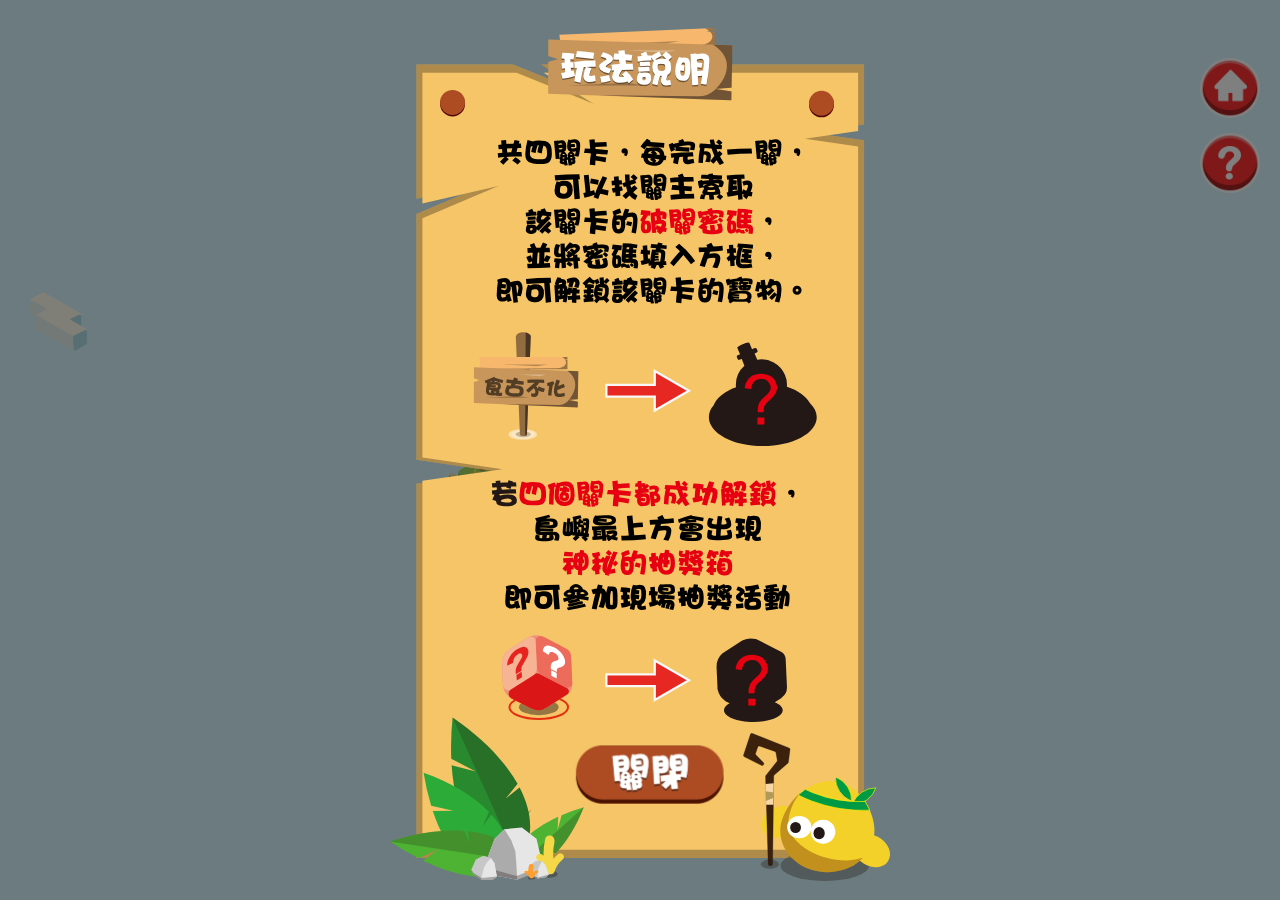
==== commit 12a248a9: "an v1" ====
--- a/venvir.html
+++ b/venvir.html
@@ -6,6 +6,7 @@
     <meta name="viewport" content="width=device-width, initial-scale=1.0">
     <meta name="theme-color" content="#a5ecfd">
     <link rel="stylesheet" href="https://cdn.jsdelivr.net/npm/bootstrap@4.6.0/dist/css/bootstrap.min.css">
+    <link rel="stylesheet" href="./css/animate.min.css">
     <link rel="stylesheet" href="./css/main.css">
     <title>venvir</title>
 </head>
@@ -14,7 +15,7 @@
         <!-- <img src="./image/main visual/venvir island 320px.png" alt="" class="main_island_01">
         <img src="./image/main visual/venvir island 375px.png" alt="" class="main_island_02">
         <img src="./image/main visual/venvir island 425px.png" alt="" class="main_island_03"> -->
-        <img src="./image/main visual/島嶼svg.svg" alt="" class="main_island_svg">
+        <img src="./image/main visual/島嶼svg.svg" alt="" class="main_island_svg " >
         <div class="main_cloud">
             <img src="./image/other/雲1.png" alt="" class="cloud_1">
             <img src="./image/other/雲2.png" alt="" class="cloud_2">
@@ -37,7 +38,7 @@
             </div>
         </div>
         <div class="pos_box_treasure">
-            <img src="./image/main visual/寶1_425px.png" alt="" class="treasure_1"  id="box_B1" data-toggle="modal" data-target="#Modal_B1">
+            <img src="./image/main visual/寶1_425px.png" alt="" class="treasure_1 "  id="box_B1" data-toggle="modal" data-target="#Modal_B1" >
             <img src="./image/main visual/寶2_425px.png" alt="" class="treasure_2"  id="box_B2" data-toggle="modal" data-target="#Modal_B2">
             <img src="./image/main visual/寶3_425px.png" alt="" class="treasure_3"  id="box_B3" data-toggle="modal" data-target="#Modal_B3">
             <div class="treasure4_box">
@@ -176,6 +177,6 @@
 </body>
 <script src="./js/jquery-1.9.0.min.js"></script>
 <script src="https://cdn.jsdelivr.net/npm/bootstrap@4.6.0/dist/js/bootstrap.bundle.min.js"></script>
-
+<script src="./js/wow.min.js"></script>
 <script src="./js/main.js"></script>
 </html>--- a/css/main.css
+++ b/css/main.css
@@ -66,7 +66,7 @@
 }
 .home_btn_poa{
     position: absolute;
-    bottom: 200px;
+    bottom: 25%;
     left: auto;
 }
 /* ----------------------------------------- */
